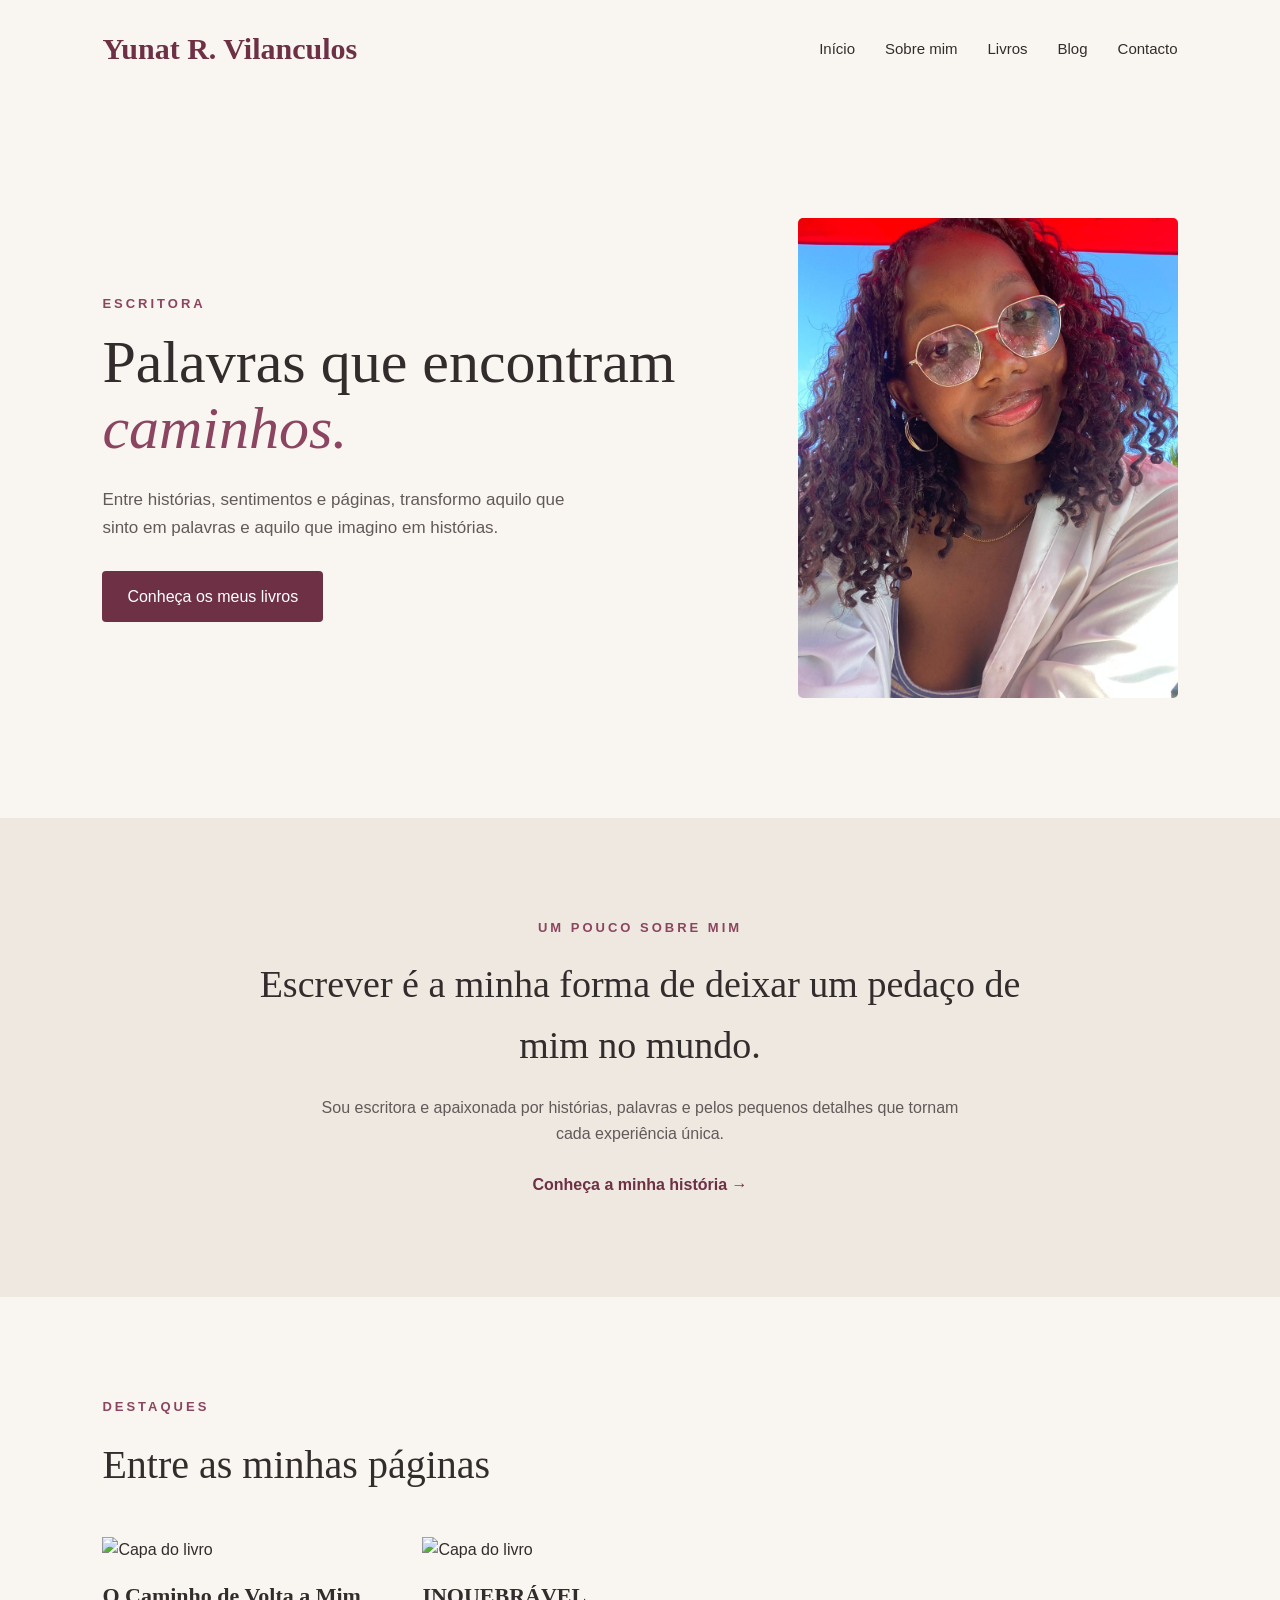
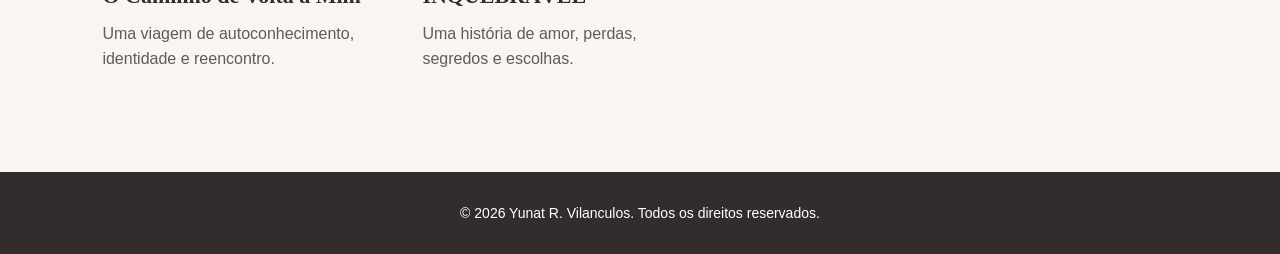
==== index.html @ df6625a6 "Add files via upload" ====
<!DOCTYPE html>
<html lang="pt">

<head>
    <meta charset="UTF-8">
    <meta name="viewport" content="width=device-width, initial-scale=1.0">

    <title>Yunat R. Vilanculos | Escritora</title>

    <link rel="stylesheet" href="index.css">
</head>

<body>

    <header>
        <nav>
            <div class="logo">
                Yunat R. Vilanculos
            </div>

            <ul class="menu">
                <li><a href="index.html">Início</a></li>
                <li><a href="sobre mim.html">Sobre mim</a></li>
                <li><a href="livros.html">Livros</a></li>
                <li><a href="blog.html">Blog</a></li>
                <li><a href="contacto.html">Contacto</a></li>
            </ul>
        </nav>
    </header>


    <main>

        <section class="hero">

            <div class="hero-text">
                <p class="subtitulo">ESCRITORA</p>

                <h1>
                    Palavras que encontram
                    <span>caminhos.</span>
                </h1>

                <p>
                    Entre histórias, sentimentos e páginas,
                    transformo aquilo que sinto em palavras
                    e aquilo que imagino em histórias.
                </p>

                <a href="paginas/livros.html" class="botao">
                    Conheça os meus livros
                </a>
            </div>


            <div class="hero-imagem">
             <img src="eunew.jpeg" alt="" srcset="">
            </div>

        </section>


        <section class="apresentacao">

            <p class="subtitulo">UM POUCO SOBRE MIM</p>

            <h2>
                Escrever é a minha forma de deixar
                um pedaço de mim no mundo.
            </h2>

            <p>
                Sou escritora e apaixonada por histórias,
                palavras e pelos pequenos detalhes que
                tornam cada experiência única.
            </p>

            <a href="paginas/sobre mim.html" class="link">
                Conheça a minha história →
            </a>

        </section>


        <section class="destaques">

            <p class="subtitulo">DESTAQUES</p>

            <h2>Entre as minhas páginas</h2>

            <div class="livros-container">

                <article class="livro">
                    <img src="paginas/O Caminho de Volta a Mim.png" alt="Capa do livro">
                    <h3>O Caminho de Volta a Mim</h3>
                    <p>
                        Uma viagem de autoconhecimento,
                        identidade e reencontro.
                    </p>
                </article>


                <article class="livro">
                    <img src="images/inquebravel.png" alt="Capa do livro">
                    <h3>INQUEBRÁVEL</h3>
                    <p>
                        Uma história de amor, perdas,
                        segredos e escolhas.
                    </p>
                </article>

            </div>

        </section>

    </main>


    <footer>

        <p>
            © 2026 Yunat R. Vilanculos. Todos os direitos reservados.
        </p>

    </footer>

</body>

</html>
---- index.css ----
/* ==============================
   CONFIGURAÇÕES GERAIS
   ============================== */

* {
    margin: 0;
    padding: 0;
    box-sizing: border-box;
}

body {
    font-family: Arial, sans-serif;
    background-color: #f9f6f1;
    color: #332c2c;
    line-height: 1.6;
}

a {
    text-decoration: none;
    color: inherit;
}


/* ==============================
   CABEÇALHO
   ============================== */

header {
    background-color: #f9f6f1;
    padding: 25px 8%;
}

nav {
    display: flex;
    justify-content: space-between;
    align-items: center;
}

.logo {
    font-family: Georgia, serif;
    font-size: 30px;
    font-weight: bold;
    color: #6d3045;
}

.menu {
    display: flex;
    list-style: none;
    gap: 30px;
}

.menu a {
    font-size: 15px;
    transition: 0.3s;
}

.menu a:hover {
    color: #8b4560;
}


/* ==============================
   HERO
   ============================== */

.hero {
    min-height: 80vh;
    padding: 70px 8%;

    display: flex;
    align-items: center;
    justify-content: space-between;

    gap: 60px;
}

.hero-text {
    max-width: 600px;
}

.subtitulo {
    color: #8b4560;
    font-size: 13px;
    letter-spacing: 3px;
    font-weight: bold;
    margin-bottom: 15px;
}

.hero h1 {
    font-family: Georgia, serif;
    font-size: 60px;
    line-height: 1.1;
    font-weight: normal;
    margin-bottom: 25px;
}

.hero h1 span {
    color: #8b4560;
    font-style: italic;
}

.hero-text > p:not(.subtitulo) {
    font-size: 17px;
    max-width: 500px;
    margin-bottom: 30px;
    color: #625959;
}


/* ==============================
   BOTÃO
   ============================== */

.botao {
    display: inline-block;
    background-color: #6d3045;
    color: white;

    padding: 13px 25px;

    border-radius: 4px;

    transition: 0.3s;
}

.botao:hover {
    background-color: #4f2232;
}


/* ==============================
   IMAGEM PRINCIPAL
   ============================== */

.hero-imagem {
    width: 380px;
    height: 480px;
    overflow: hidden;
    border-radius: 5px;
}

.hero-imagem img {
    width: 100%;
    height: 100%;
    object-fit: cover;
}


/* ==============================
   APRESENTAÇÃO
   ============================== */

.apresentacao {
    text-align: center;
    padding: 100px 20%;
    background-color: #eee8e0;
}

.apresentacao h2 {
    font-family: Georgia, serif;
    font-size: 38px;
    font-weight: normal;
    margin-bottom: 20px;
}

.apresentacao p:not(.subtitulo) {
    color: #625959;
    max-width: 650px;
    margin: 0 auto 25px;
}

.link {
    color: #6d3045;
    font-weight: bold;
}


/* ==============================
   LIVROS
   ============================== */

.destaques {
    padding: 100px 8%;
}

.destaques h2 {
    font-family: Georgia, serif;
    font-size: 40px;
    font-weight: normal;
    margin-bottom: 40px;
}

.livros-container {
    display: flex;
    gap: 40px;
}

.livro {
    width: 280px;
}

.livro img {
    width: 100%;
    height: 380px;
    object-fit: cover;
    margin-bottom: 15px;
}

.livro h3 {
    font-family: Georgia, serif;
    font-size: 22px;
    margin-bottom: 8px;
}

.livro p {
    color: #625959;
}


/* ==============================
   RODAPÉ
   ============================== */

footer {
    background-color: #332c2c;
    color: white;
    text-align: center;
    padding: 30px;
    font-size: 14px;
}
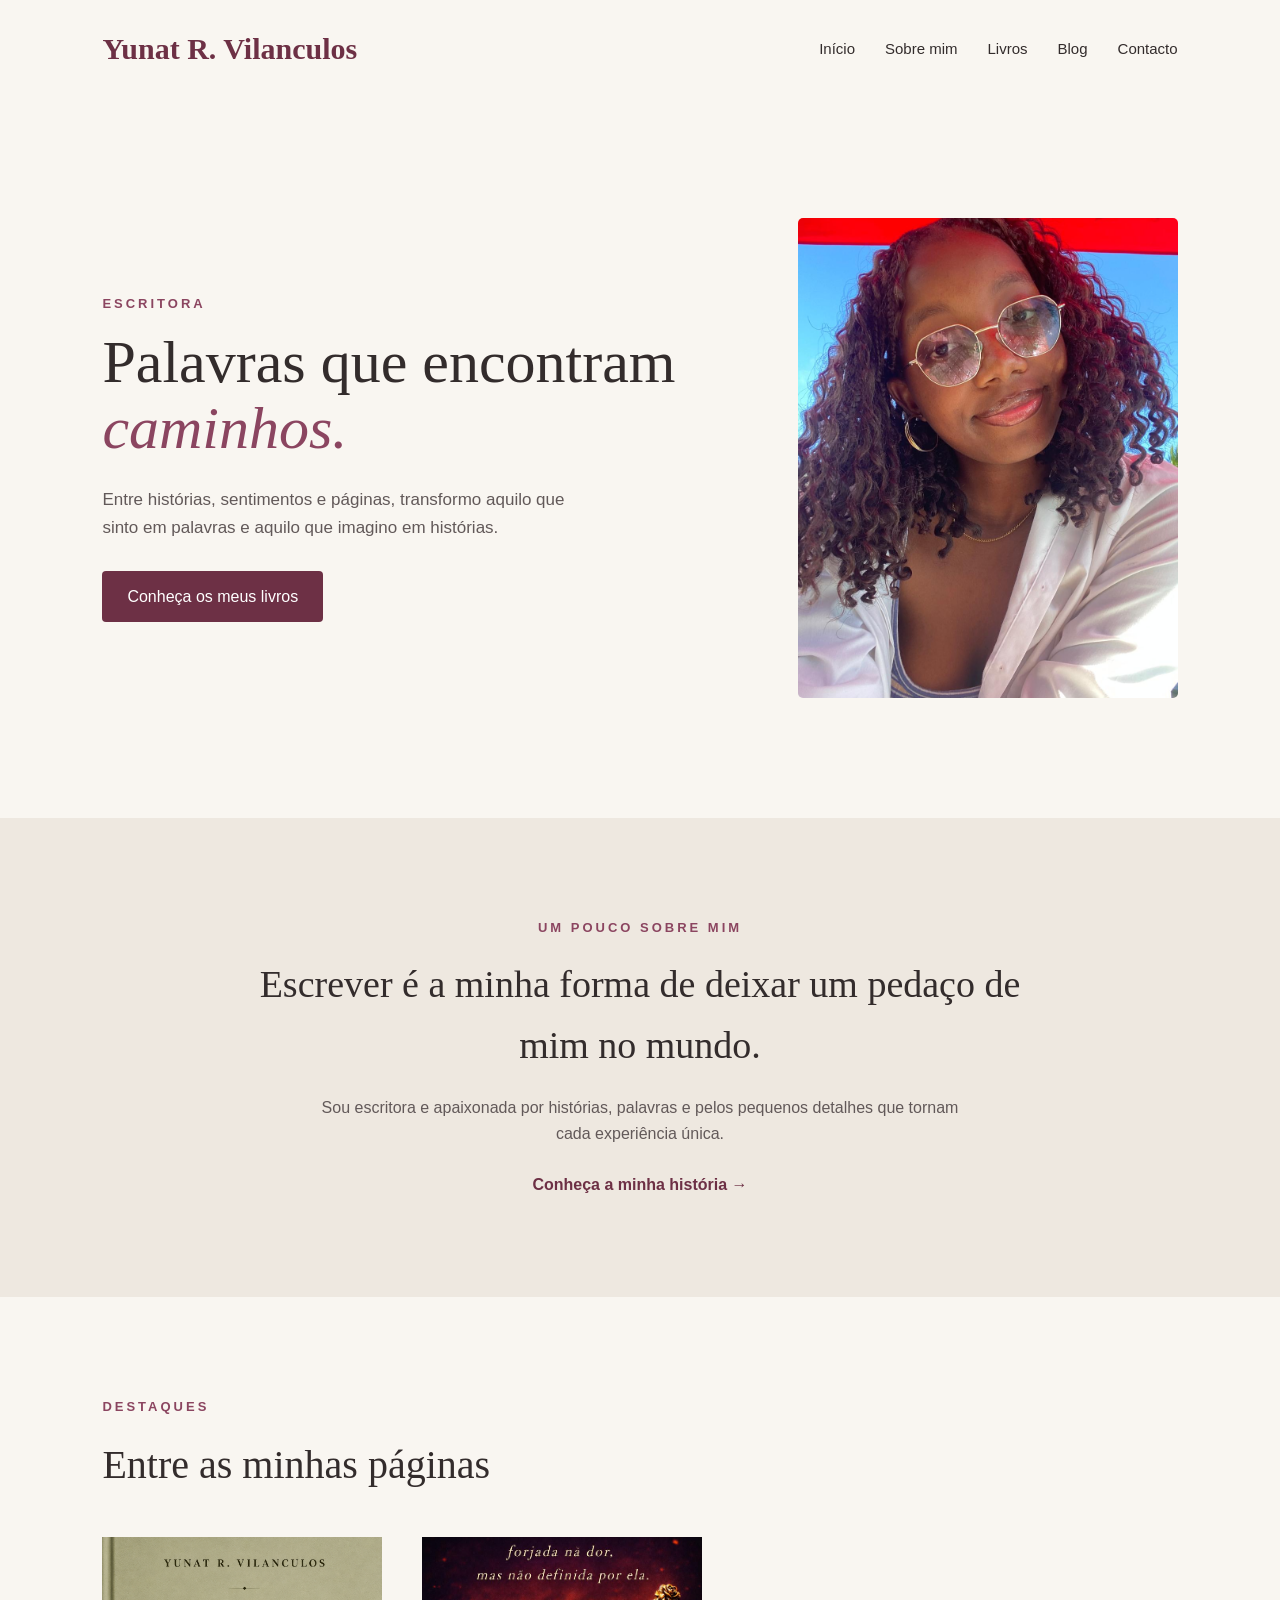
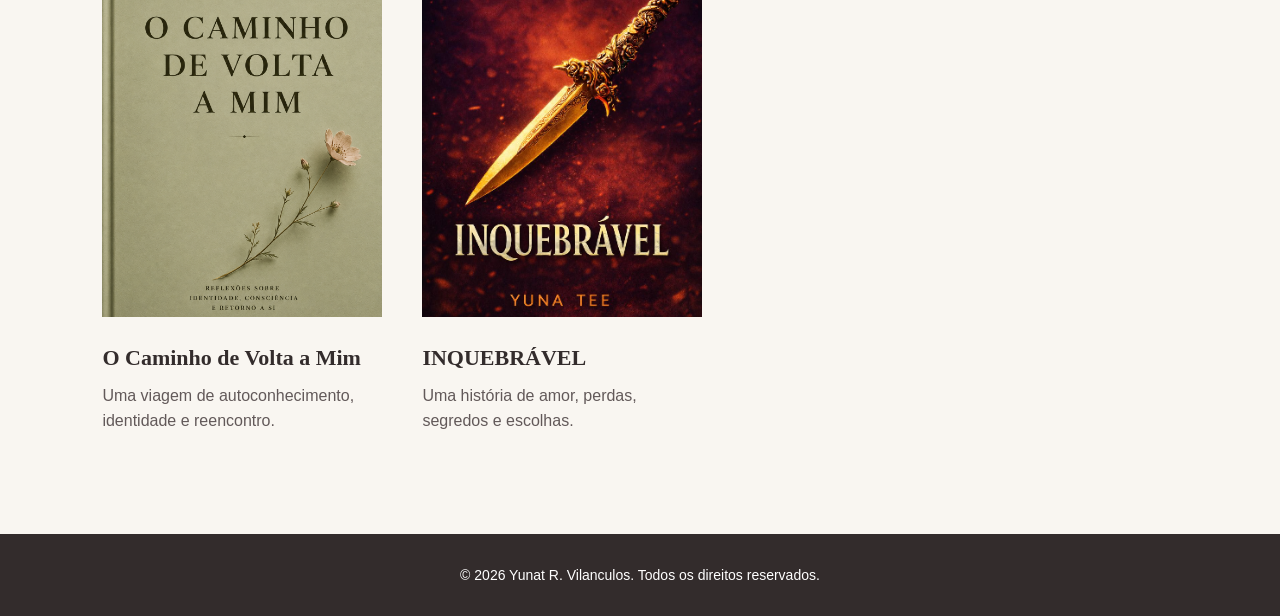
==== commit f856eefb: "Update index.html" ====
--- a/index.html
+++ b/index.html
@@ -47,7 +47,7 @@
                     e aquilo que imagino em histórias.
                 </p>
 
-                <a href="paginas/livros.html" class="botao">
+                <a href="livros.html" class="botao">
                     Conheça os meus livros
                 </a>
             </div>
@@ -75,7 +75,7 @@
                 tornam cada experiência única.
             </p>
 
-            <a href="paginas/sobre mim.html" class="link">
+            <a href="sobre mim.html" class="link">
                 Conheça a minha história →
             </a>
 
@@ -91,7 +91,7 @@
             <div class="livros-container">
 
                 <article class="livro">
-                    <img src="paginas/O Caminho de Volta a Mim.png" alt="Capa do livro">
+                    <img src="O Caminho de Volta a Mim.png" alt="Capa do livro">
                     <h3>O Caminho de Volta a Mim</h3>
                     <p>
                         Uma viagem de autoconhecimento,
@@ -101,7 +101,7 @@
 
 
                 <article class="livro">
-                    <img src="images/inquebravel.png" alt="Capa do livro">
+                    <img src="inquebravel.png" alt="Capa do livro">
                     <h3>INQUEBRÁVEL</h3>
                     <p>
                         Uma história de amor, perdas,
@@ -126,4 +126,4 @@
 
 </body>
 
-</html>+</html>
